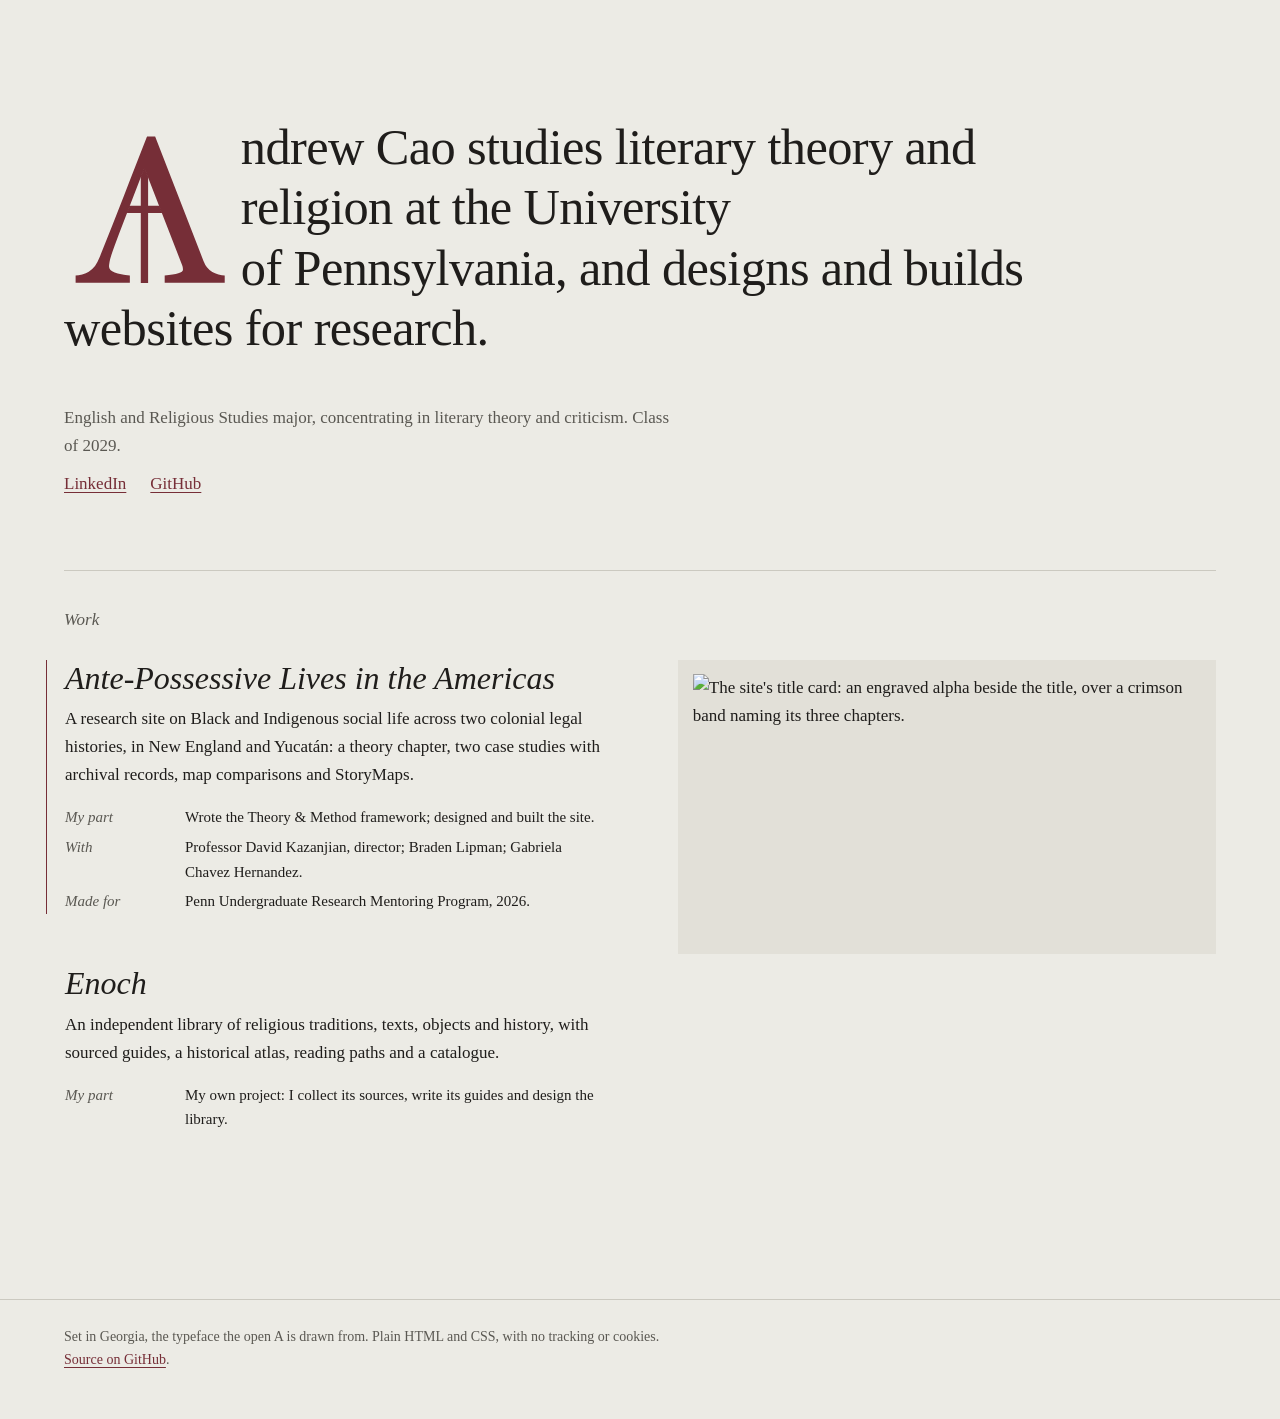
==== site/index.html @ b5c7ed41 "Portfolio hub: introduction, work list with project cards, social card Co-Authored-By: Claude Opus 5" ====
<!doctype html>
<html lang="en">
<head>
<meta charset="utf-8">
<meta name="viewport" content="width=device-width, initial-scale=1">
<title>Andrew Cao</title>
<meta name="description" content="Andrew Cao studies literary theory and religion at the University of Pennsylvania, and designs and builds websites for research.">
<link rel="canonical" href="https://acao-boop.github.io/">
<meta property="og:type" content="profile">
<meta property="og:site_name" content="Andrew Cao">
<meta property="og:title" content="Andrew Cao">
<meta property="og:description" content="Literary theory, religion, and websites for research. English and Religious Studies at the University of Pennsylvania.">
<meta property="og:url" content="https://acao-boop.github.io/">
<meta property="og:image" content="https://acao-boop.github.io/social-card.jpg?v=1">
<meta property="og:image:type" content="image/jpeg">
<meta property="og:image:width" content="1200">
<meta property="og:image:height" content="627">
<meta property="og:image:alt" content="Andrew Cao's open A mark beside his name, with his two projects, Ante-Possessive Lives in the Americas and Enoch.">
<meta name="twitter:card" content="summary_large_image">
<meta name="twitter:title" content="Andrew Cao">
<meta name="twitter:description" content="Literary theory, religion, and websites for research. English and Religious Studies at the University of Pennsylvania.">
<meta name="twitter:image" content="https://acao-boop.github.io/social-card.jpg?v=1">
<meta name="twitter:image:alt" content="Andrew Cao's open A mark beside his name, with his two projects, Ante-Possessive Lives in the Americas and Enoch.">
<meta name="color-scheme" content="light dark">
<link rel="icon" type="image/svg+xml" href="favicon.svg">
<link rel="stylesheet" href="hub.css?v=1">
</head>
<body>
<a class="skip" href="#work">Skip to work</a>
<main>
  <header class="opening">
    <span class="initial"><svg xmlns="http://www.w3.org/2000/svg" viewBox="0 0 244.031 240" class="initial-mark" aria-hidden="true" focusable="false"><defs><mask id="mark-counter" maskUnits="userSpaceOnUse" x="0" y="0" width="244.031" height="240"><path d="M113.933 63.5 L113.74 64 L113.548 64.5 L113.355 65 L113.162 65.5 L112.969 66 L112.776 66.5 L112.583 67 L112.391 67.5 L112.198 68 L112.005 68.5 L111.812 69 L111.619 69.5 L111.426 70 L111.234 70.5 L111.041 71 L110.848 71.5 L110.655 72 L110.462 72.5 L110.269 73 L110.077 73.5 L109.884 74 L109.691 74.5 L109.498 75 L109.305 75.5 L109.112 76 L108.919 76.5 L108.727 77 L108.534 77.5 L108.341 78 L108.148 78.5 L107.955 79 L107.762 79.5 L107.569 80 L107.377 80.5 L107.184 81 L106.991 81.5 L106.798 82 L106.605 82.5 L106.412 83 L106.219 83.5 L106.027 84 L105.834 84.5 L105.641 85 L105.448 85.5 L105.255 86 L105.062 86.5 L104.869 87 L104.676 87.5 L104.484 88 L104.291 88.5 L104.098 89 L103.905 89.5 L103.712 90 L103.519 90.5 L103.326 91 L103.133 91.5 L102.941 92 L102.748 92.5 L102.555 93 L102.362 93.5 L102.169 94 L101.976 94.5 L101.783 95 L101.59 95.5 L101.398 96 L101.205 96.5 L101.012 97 L100.819 97.5 L100.626 98 L100.433 98.5 L100.24 99 L100.047 99.5 L99.854 100 L99.662 100.5 L99.469 101 L99.276 101.5 L99.083 102 L98.89 102.5 L98.697 103 L98.504 103.5 L98.311 104 L98.118 104.5 L97.925 105 L97.733 105.5 L97.54 106 L97.347 106.5 L97.154 107 L96.961 107.5 L96.768 108 L96.575 108.5 L96.382 109 L96.189 109.5 L95.996 110 L95.804 110.5 L95.611 111 L95.418 111.5 L95.225 112 L95.032 112.5 L94.839 113 L94.646 113.5 L94.453 114 L94.26 114.5 L94.067 115 L93.874 115.5 L93.681 116 L93.489 116.5 L93.296 117 L93.103 117.5 L92.91 118 L92.717 118.5 L92.524 119 L92.331 119.5 L92.138 120 L91.945 120.5 L91.752 121 L91.559 121.5 L91.366 122 L91.174 122.5 L90.981 123 L90.788 123.5 L90.595 124 L90.402 124.5 L90.209 125 L90.016 125.5 L89.823 126 L89.63 126.5 L89.437 127 L89.244 127.5 L89.051 128 L88.858 128.5 L88.665 129 L88.473 129.5 L88.28 130 L88.087 130.5 L87.894 131 L87.701 131.5 L87.508 132 L87.315 132.5 L87.122 133 L86.93 133.5 L86.737 134 L86.544 134.5 L86.351 135 L86.159 135.5 L85.966 136 L85.774 136.5 L85.582 137 L85.389 137.5 L85.197 138 L85.005 138.5 L84.813 139 L84.621 139.5 L84.429 140 L84.237 140.5 L84.045 141 L83.853 141.5 L83.662 142 L83.47 142.5 L83.279 143 L83.088 143.5 L82.896 144 L82.705 144.5 L82.514 145 L82.323 145.5 L82.132 146 L81.941 146.5 L81.751 147 L81.56 147.5 L81.37 148 L81.179 148.5 L80.989 149 L80.799 149.5 L80.608 150 L80.419 150.5 L80.229 151 L80.039 151.5 L79.849 152 L79.66 152.5 L79.471 153 L79.281 153.5 L79.092 154 L78.903 154.5 L78.714 155 L78.526 155.5 L78.337 156 L78.149 156.5 L77.96 157 L77.772 157.5 L77.584 158 L77.397 158.5 L77.209 159 L77.021 159.5 L76.834 160 L76.647 160.5 L76.46 161 L76.273 161.5 L76.087 162 L75.9 162.5 L75.714 163 L75.528 163.5 L75.342 164 L75.157 164.5 L74.972 165 L74.787 165.5 L74.602 166 L74.418 166.5 L74.234 167 L74.05 167.5 L73.866 168 L73.683 168.5 L73.5 169 L73.317 169.5 L73.135 170 L72.953 170.5 L72.771 171 L72.59 171.5 L72.409 172 L72.229 172.5 L72.049 173 L71.87 173.5 L71.691 174 L71.513 174.5 L71.335 175 L71.158 175.5 L70.981 176 L70.806 176.5 L70.631 177 L70.456 177.5 L70.284 178 L70.111 178.5 L69.94 179 L69.77 179.5 L69.6 180 L69.434 180.5 L69.267 181 L69.104 181.5 L68.941 182 L68.78 182.5 L68.621 183 L68.464 183.5 L68.31 184 L68.159 184.5 L68.01 185 L67.864 185.5 L67.722 186 L67.583 186.5 L67.447 187 L67.315 187.5 L67.187 188 L67.063 188.5 L66.944 189 L66.829 189.5 L66.719 190 L66.614 190.5 L66.516 191 L66.423 191.5 L66.335 192 L66.252 192.5 L66.172 193 L66.098 193.5 L66.028 194 L65.964 194.5 L65.906 195 L65.854 195.5 L65.81 196 L65.774 196.5 L65.747 197 L65.731 197.5 L65.729 198 L65.756 198.5 L65.822 199 L65.927 199.5 L66.079 200 L66.28 200.5 L66.531 201 L66.836 201.5 L67.205 202 L67.634 202.5 L68.142 203 L68.721 203.5 L69.396 204 L70.162 204.5 L71.039 205 L72.045 205.5 L73.193 206 L74.497 206.5 L75.966 207 L77.631 207.5 L79.557 208 L81.803 208.5 L84.507 209 L87.905 209.5 L92.592 210 L94.218 210.5 L94.218 211 L94.218 211.5 L94.218 212 L94.218 212.5 L94.218 213 L94.218 213.5 L94.218 214 L94.218 214.5 L94.218 215 L94.218 215.5 L94.218 216 L94.218 216.5 L94.218 217 L94.218 217.5 L94.218 218 L94.218 218.5 L94.218 219 L94.218 219.5 L141.89 219.5 L141.89 219 L141.89 218.5 L141.89 218 L141.89 217.5 L141.89 217 L141.89 216.5 L141.89 216 L141.89 215.5 L141.89 215 L141.89 214.5 L141.89 214 L141.89 213.5 L141.89 213 L141.89 212.5 L141.89 212 L141.89 211.5 L141.89 211 L141.89 210.5 L143.457 210 L148.277 209.5 L151.917 209 L154.801 208.5 L157.152 208 L159.103 207.5 L160.736 207 L162.118 206.5 L163.286 206 L164.256 205.5 L165.056 205 L165.691 204.5 L166.185 204 L166.539 203.5 L166.771 203 L166.888 202.5 L166.906 202 L166.888 201.5 L166.854 201 L166.806 200.5 L166.749 200 L166.681 199.5 L166.606 199 L166.517 198.5 L166.415 198 L166.295 197.5 L166.157 197 L165.997 196.5 L165.813 196 L165.618 195.5 L165.424 195 L165.229 194.5 L165.035 194 L164.84 193.5 L164.646 193 L164.451 192.5 L164.257 192 L164.062 191.5 L163.867 191 L163.673 190.5 L163.478 190 L163.284 189.5 L163.089 189 L162.895 188.5 L162.7 188 L162.505 187.5 L162.311 187 L162.116 186.5 L161.922 186 L161.727 185.5 L161.533 185 L161.338 184.5 L161.144 184 L160.949 183.5 L160.754 183 L160.56 182.5 L160.365 182 L160.171 181.5 L159.976 181 L159.782 180.5 L159.587 180 L159.392 179.5 L159.198 179 L159.003 178.5 L158.809 178 L158.614 177.5 L158.42 177 L158.225 176.5 L158.031 176 L157.836 175.5 L157.641 175 L157.447 174.5 L157.252 174 L157.058 173.5 L156.863 173 L156.669 172.5 L156.474 172 L156.28 171.5 L156.085 171 L155.89 170.5 L155.696 170 L155.501 169.5 L155.307 169 L155.112 168.5 L154.918 168 L154.723 167.5 L154.528 167 L154.334 166.5 L154.139 166 L153.945 165.5 L153.75 165 L153.556 164.5 L153.361 164 L153.167 163.5 L152.972 163 L152.777 162.5 L152.583 162 L152.388 161.5 L152.194 161 L151.999 160.5 L151.805 160 L151.61 159.5 L151.416 159 L151.221 158.5 L151.026 158 L150.832 157.5 L150.637 157 L150.443 156.5 L150.248 156 L150.054 155.5 L149.859 155 L149.664 154.5 L149.47 154 L149.275 153.5 L149.081 153 L148.886 152.5 L148.692 152 L148.497 151.5 L148.303 151 L148.108 150.5 L147.913 150 L147.719 149.5 L147.524 149 L147.33 148.5 L147.135 148 L146.941 147.5 L146.746 147 L146.551 146.5 L146.357 146 L146.162 145.5 L145.968 145 L145.773 144.5 L145.579 144 L145.384 143.5 L145.19 143 L144.995 142.5 L144.8 142 L144.606 141.5 L144.411 141 L144.217 140.5 L144.022 140 L143.828 139.5 L143.633 139 L143.439 138.5 L143.244 138 L143.049 137.5 L142.855 137 L142.66 136.5 L142.466 136 L142.271 135.5 L142.077 135 L141.882 134.5 L141.687 134 L141.493 133.5 L141.298 133 L141.104 132.5 L140.909 132 L140.715 131.5 L140.52 131 L140.326 130.5 L140.131 130 L139.936 129.5 L139.742 129 L139.547 128.5 L139.353 128 L139.158 127.5 L138.964 127 L138.769 126.5 L138.575 126 L138.38 125.5 L138.185 125 L137.991 124.5 L137.796 124 L137.602 123.5 L137.407 123 L137.213 122.5 L137.018 122 L136.823 121.5 L136.629 121 L136.434 120.5 L136.24 120 L136.045 119.5 L135.851 119 L135.656 118.5 L135.462 118 L135.267 117.5 L135.072 117 L134.878 116.5 L134.683 116 L134.489 115.5 L134.294 115 L134.1 114.5 L133.905 114 L133.71 113.5 L133.516 113 L133.321 112.5 L133.127 112 L132.932 111.5 L132.738 111 L132.543 110.5 L132.349 110 L132.154 109.5 L131.959 109 L131.765 108.5 L131.57 108 L131.376 107.5 L131.181 107 L130.987 106.5 L130.792 106 L130.598 105.5 L130.403 105 L130.208 104.5 L130.014 104 L129.819 103.5 L129.625 103 L129.43 102.5 L129.236 102 L129.041 101.5 L128.846 101 L128.652 100.5 L128.457 100 L128.263 99.5 L128.068 99 L127.874 98.5 L127.679 98 L127.485 97.5 L127.29 97 L127.095 96.5 L126.901 96 L126.706 95.5 L126.512 95 L126.317 94.5 L126.123 94 L125.928 93.5 L125.733 93 L125.539 92.5 L125.344 92 L125.15 91.5 L124.955 91 L124.761 90.5 L124.566 90 L124.372 89.5 L124.177 89 L123.982 88.5 L123.788 88 L123.593 87.5 L123.399 87 L123.204 86.5 L123.01 86 L122.815 85.5 L122.621 85 L122.426 84.5 L122.231 84 L122.037 83.5 L121.842 83 L121.648 82.5 L121.453 82 L121.259 81.5 L121.064 81 L120.869 80.5 L120.675 80 L120.48 79.5 L120.286 79 L120.091 78.5 L119.897 78 L119.702 77.5 L119.508 77 L119.313 76.5 L119.118 76 L118.924 75.5 L118.729 75 L118.535 74.5 L118.34 74 L118.146 73.5 L117.951 73 L117.757 72.5 L117.562 72 L117.367 71.5 L117.173 71 L116.978 70.5 L116.784 70 L116.589 69.5 L116.395 69 L116.2 68.5 L116.005 68 L115.811 67.5 L115.616 67 L115.422 66.5 L115.227 66 L115.033 65.5 L114.838 65 L114.644 64.5 L114.449 64 L114.254 63.5 Z" fill="white" stroke="white" stroke-width="1.5" stroke-linejoin="round"/></mask></defs><path mask="url(#mark-counter)" d="M109.188 0 H119.188 V240 H109.188 Z M0 114.66 H244.031 V124.660 H0 Z" fill="currentColor"/><path d="M224.031 220 L141.89 220 L141.89 210.132 Q154.121 209.159 160.514 207.074 Q166.908 204.99 166.908 202.21 Q166.908 200.959 166.63 199.152 Q166.352 197.345 165.796 195.956 L114.093 63.085 Q102.14 94.079 87.338 132.439 Q72.536 170.799 68.923 182.057 Q67.116 187.616 66.421 191.508 Q65.726 195.4 65.726 197.901 Q65.726 203.044 73.44 206.101 Q81.154 209.159 94.218 210.132 L94.218 220 L20 220 L20 210.132 Q23.614 209.854 29.034 208.534 Q34.454 207.213 37.929 204.99 Q43.489 201.237 46.546 197.137 Q49.604 193.037 52.523 185.81 Q69.062 144.67 86.157 100.82 Q103.252 56.97 117.707 20 L128.826 20 L194.983 190.118 Q197.067 195.4 199.708 198.805 Q202.349 202.21 207.074 205.407 Q210.271 207.352 215.413 208.673 Q220.556 209.993 224.031 210.132 Z" fill="currentColor" fill-rule="nonzero"/></svg>
<span class="visually-hidden">A</span></span><h1 class="name">ndrew Cao</h1>
    <p class="lead">studies literary theory and religion at the University of&nbsp;Pennsylvania, and designs and builds websites for&nbsp;research.</p>
    <p class="facts">English and Religious Studies major, concentrating in literary theory and criticism. Class of 2029.</p>
    <p class="elsewhere"><a href="https://www.linkedin.com/in/andrew-cao-86b0a6377/">LinkedIn</a><a href="https://github.com/acao-boop">GitHub</a></p>
  </header>

  <section class="work" id="work" aria-labelledby="work-title">
    <h2 id="work-title">Work</h2>
    <div class="works">
      <article class="entry" data-plate="ante">
        <h3><a href="/ante-possessive-lives/"><cite>Ante-Possessive Lives in the Americas</cite></a></h3>
        <p>A research site on Black and Indigenous social life across two colonial legal histories, in New England and Yucat&aacute;n: a theory chapter, two case studies with archival records, map comparisons and StoryMaps.</p>
        <dl>
          <div><dt>My part</dt><dd>Wrote the Theory &amp; Method framework; designed and built the site.</dd></div>
          <div><dt>With</dt><dd>Professor David Kazanjian, director; Braden Lipman; Gabriela Chavez Hernandez.</dd></div>
          <div><dt>Made for</dt><dd>Penn Undergraduate Research Mentoring Program, 2026.</dd></div>
        </dl>
        <figure class="plate">
          <img src="/ante-possessive-lives/social-preview.jpg?v=20261116-alpha" width="1200" height="627" alt="The site's title card: an engraved alpha beside the title, over a crimson band naming its three chapters.">
        </figure>
      </article>

      <article class="entry" data-plate="enoch">
        <h3><a href="https://enoch-library.pages.dev/"><cite>Enoch</cite></a></h3>
        <p>An independent library of religious traditions, texts, objects and history, with sourced guides, a historical atlas, reading paths and a catalogue.</p>
        <dl>
          <div><dt>My part</dt><dd>My own project: I collect its sources, write its guides and design the library.</dd></div>
        </dl>
        <figure class="plate">
          <img src="https://enoch-library.pages.dev/assets/share/enoch-card.jpg" width="1200" height="627" loading="lazy" alt="Enoch's title card: Religion, in context.">
        </figure>
      </article>
    </div>
  </section>
</main>
<footer class="colophon">
  <p>Set in Georgia, the typeface the open A is drawn from. Plain HTML and CSS, with no tracking or cookies. <a href="https://github.com/acao-boop/acao-boop.github.io">Source on GitHub</a>.</p>
</footer>
<script src="hub.js?v=1" defer></script>
</body>
</html>
---- site/hub.css ----
/* Andrew Cao — portfolio hub.
   One typeface (Georgia, the face the open A mark is drawn from), cool vellum and iron-gall ink,
   with the mark's oxblood used only for the initial and for links. */

:root {
  --vellum: #ecebe5;
  --ink: #1f1d1b;
  --ink-soft: #5a5852;
  --rubric: #762e37;
  --rule: #cbc9c0;
  --plate: #e2e0d8;
  --measure: 38rem;
  --gutter: clamp(1.25rem, 5vw, 4.5rem);
  color-scheme: light;
}
@media (prefers-color-scheme: dark) {
  :root {
    --vellum: #1b1a18;
    --ink: #e8e5dd;
    --ink-soft: #aaa69c;
    --rubric: #d4979b;
    --rule: #3a3833;
    --plate: #262522;
    color-scheme: dark;
  }
}

*, *::before, *::after { box-sizing: border-box; }
html { background: var(--vellum); color: var(--ink); -webkit-text-size-adjust: 100%; }
body {
  margin: 0;
  font: 400 1.0625rem/1.65 Georgia, "Times New Roman", serif;
  font-variant-numeric: oldstyle-nums;
  text-rendering: optimizeLegibility;
}
::selection { background: color-mix(in srgb, var(--rubric) 22%, transparent); }

a { color: var(--rubric); text-decoration-thickness: 1px; text-underline-offset: .18em; }
a:hover { text-decoration-thickness: 2px; }
:focus-visible { outline: 2px solid var(--rubric); outline-offset: 3px; }

.skip { position: absolute; left: var(--gutter); top: -4rem; padding: .4rem .7rem; background: var(--ink); color: var(--vellum); z-index: 2; }
.skip:focus { top: 1rem; }
.visually-hidden { position: absolute; width: 1px; height: 1px; overflow: hidden; clip: rect(0 0 0 0); clip-path: inset(50%); white-space: nowrap; }

main, .colophon { padding-inline: var(--gutter); }

/* The opening: the mark is the initial of the name, and the sentence runs on from it. */
.opening {
  --lead-size: clamp(1.75rem, 4.1vw, 3.15rem);
  --lead-line: 1.2;
  max-width: 62rem;
  padding-block: clamp(4rem, 13vh, 9rem) clamp(3rem, 8vh, 5.5rem);
}
.initial {
  float: left;
  color: var(--rubric);
  /* Three lines of the lead, less a hair so the foot sits on the third baseline. */
  height: calc(var(--lead-size) * var(--lead-line) * 3 - .12em);
  margin: .1em .02em 0 -.05em;
  font-size: var(--lead-size);
  line-height: 1;
}
.initial-mark { display: block; height: 100%; width: auto; }
.name, .lead {
  margin: 0;
  font-size: var(--lead-size);
  font-weight: 400;
  line-height: var(--lead-line);
  letter-spacing: -.012em;
  text-wrap: pretty;
}
.name { display: inline; }
.lead { display: inline; }
.name::after { content: " "; }
.facts {
  clear: left;
  max-width: var(--measure);
  margin: clamp(2rem, 5vh, 3rem) 0 0;
  color: var(--ink-soft);
}
.elsewhere { display: flex; gap: 1.5rem; margin: .6rem 0 0; }

/* Work: the list on the left; on wide screens the hovered or focused entry's card stands beside it as a plate. */
.work { max-width: 72rem; border-top: 1px solid var(--rule); padding-block: 2.2rem 4rem; }
.work h2 { margin: 0 0 1.6rem; font-size: 1.0625rem; font-weight: 400; font-style: italic; color: var(--ink-soft); }
.works { display: grid; gap: 3.2rem; }
.entry h3 { margin: 0 0 .55rem; font-size: clamp(1.45rem, 2.6vw, 2rem); font-weight: 400; line-height: 1.15; }
.entry h3 a { color: var(--ink); text-decoration: none; background: linear-gradient(var(--rubric), var(--rubric)) 0 100% / 0 1px no-repeat; transition: background-size .35s ease; }
.entry h3 a:hover, .entry h3 a:focus-visible { background-size: 100% 1px; }
.entry cite { font-style: italic; }
.entry > p { max-width: var(--measure); margin: 0 0 1rem; }
.entry dl { display: grid; gap: .3rem; max-width: var(--measure); margin: 0; font-size: .9375rem; }
.entry dl div { display: grid; grid-template-columns: 6.5rem 1fr; gap: 1rem; }
.entry dt { color: var(--ink-soft); font-style: italic; }
.entry dd { margin: 0; }
.plate { margin: 1.4rem 0 0; background: var(--plate); padding: clamp(.5rem, 1.2vw, .9rem); max-width: 34rem; }
.plate img { display: block; width: 100%; height: auto; }
.plates { display: none; }

@media (min-width: 60rem) {
  .has-plates .works { grid-template-columns: minmax(0, 1fr) minmax(0, 1fr); align-items: start; column-gap: clamp(2.5rem, 6vw, 6rem); }
  .has-plates .entry { grid-column: 1; }
  .has-plates .entry .plate { display: none; }
  .has-plates .entry { padding-left: 1.1rem; margin-left: -1.1rem; border-left: 1px solid transparent; transition: border-color .25s ease; }
  .has-plates .entry[aria-current="true"] { border-left-color: var(--rubric); }
  .plates { grid-column: 2; grid-row: 1 / span 4; position: sticky; top: 2rem; display: grid; }
  .plates .plate { grid-area: 1 / 1; margin: 0; max-width: none; opacity: 0; transition: opacity .35s ease; }
  .plates .plate[data-active] { opacity: 1; }
}

.colophon { border-top: 1px solid var(--rule); padding-block: 1.6rem 3rem; color: var(--ink-soft); font-size: .875rem; }
.colophon p { max-width: var(--measure); margin: 0; }

@media (max-width: 40rem) {
  .entry dl div { grid-template-columns: 1fr; gap: 0; }
}
@media (prefers-reduced-motion: reduce) {
  *, *::before, *::after { transition: none !important; }
}
@media print {
  .skip, .plates { display: none !important; }
  .entry .plate { display: block !important; break-inside: avoid; }
}
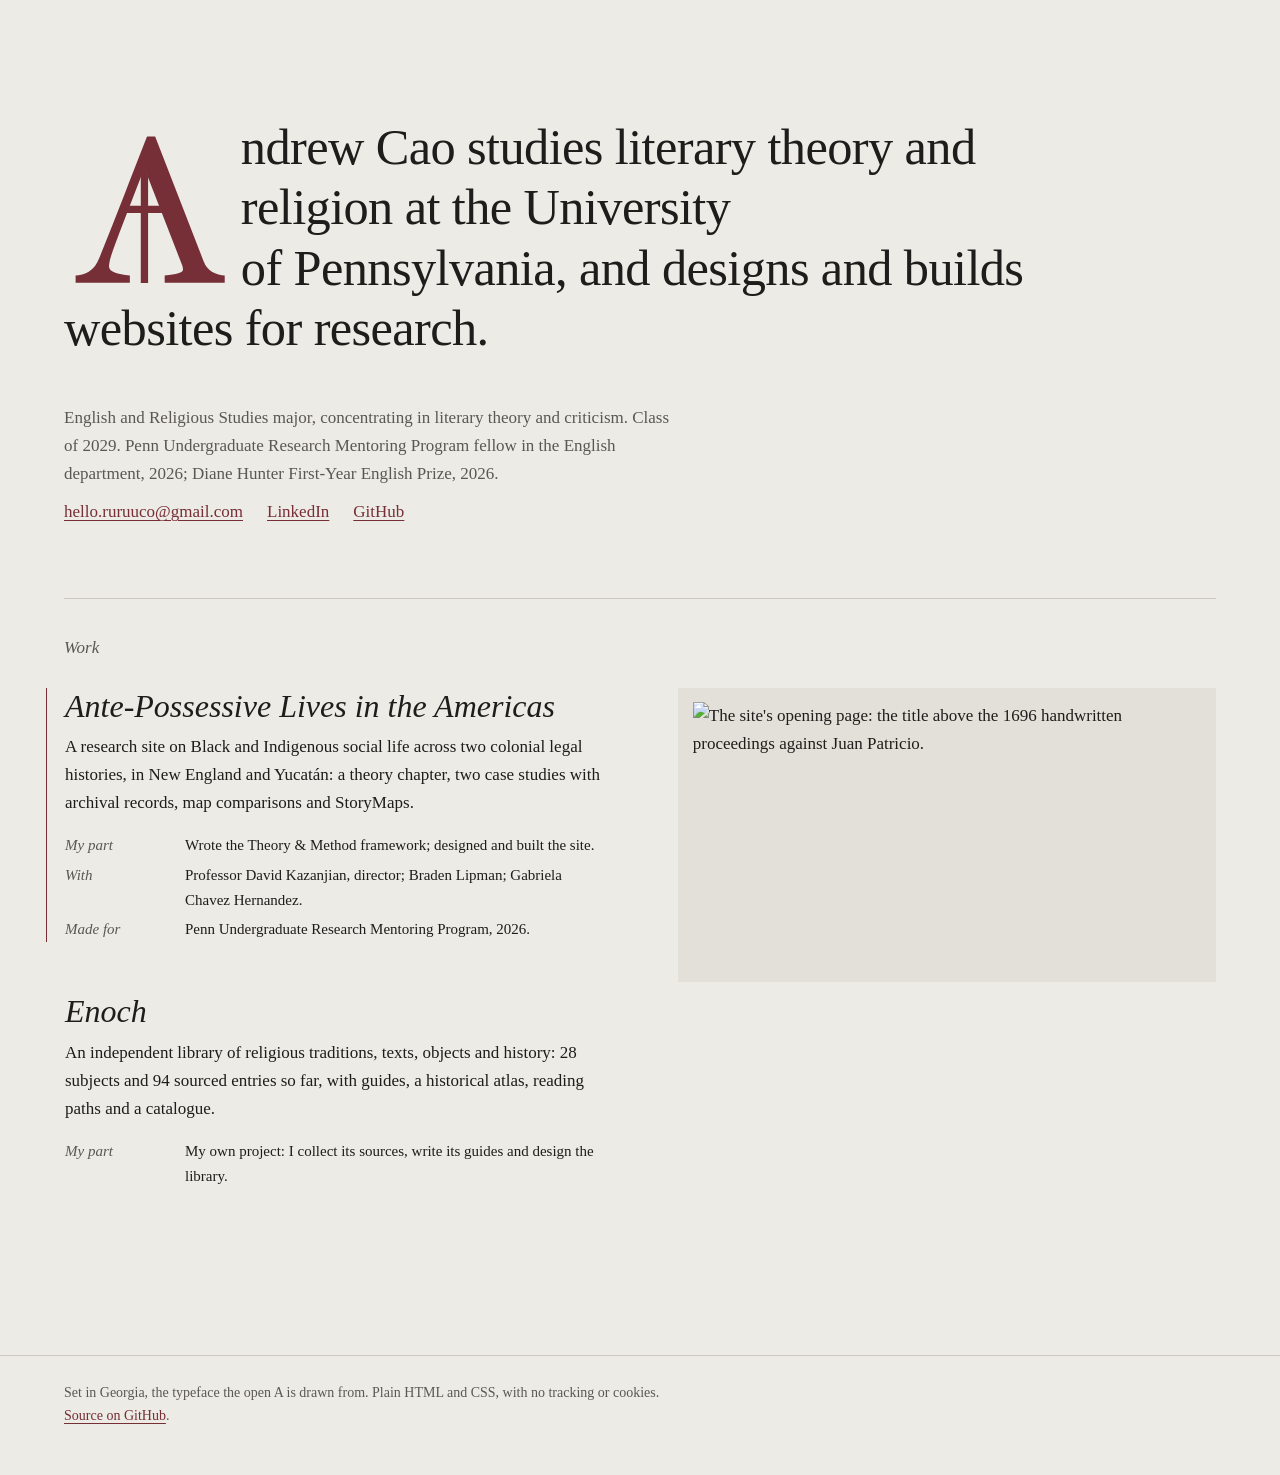
==== commit 33bcf721: "Hub: contact email, accessible heading, site screenshots as plates, concrete copy, 404 heading Co-Au" ====
--- a/site/index.html
+++ b/site/index.html
@@ -23,17 +23,17 @@
 <meta name="twitter:image:alt" content="Andrew Cao's open A mark beside his name, with his two projects, Ante-Possessive Lives in the Americas and Enoch.">
 <meta name="color-scheme" content="light dark">
 <link rel="icon" type="image/svg+xml" href="favicon.svg">
-<link rel="stylesheet" href="hub.css?v=1">
+<link rel="stylesheet" href="hub.css?v=2">
 </head>
 <body>
 <a class="skip" href="#work">Skip to work</a>
 <main>
   <header class="opening">
-    <span class="initial"><svg xmlns="http://www.w3.org/2000/svg" viewBox="0 0 244.031 240" class="initial-mark" aria-hidden="true" focusable="false"><defs><mask id="mark-counter" maskUnits="userSpaceOnUse" x="0" y="0" width="244.031" height="240"><path d="M113.933 63.5 L113.74 64 L113.548 64.5 L113.355 65 L113.162 65.5 L112.969 66 L112.776 66.5 L112.583 67 L112.391 67.5 L112.198 68 L112.005 68.5 L111.812 69 L111.619 69.5 L111.426 70 L111.234 70.5 L111.041 71 L110.848 71.5 L110.655 72 L110.462 72.5 L110.269 73 L110.077 73.5 L109.884 74 L109.691 74.5 L109.498 75 L109.305 75.5 L109.112 76 L108.919 76.5 L108.727 77 L108.534 77.5 L108.341 78 L108.148 78.5 L107.955 79 L107.762 79.5 L107.569 80 L107.377 80.5 L107.184 81 L106.991 81.5 L106.798 82 L106.605 82.5 L106.412 83 L106.219 83.5 L106.027 84 L105.834 84.5 L105.641 85 L105.448 85.5 L105.255 86 L105.062 86.5 L104.869 87 L104.676 87.5 L104.484 88 L104.291 88.5 L104.098 89 L103.905 89.5 L103.712 90 L103.519 90.5 L103.326 91 L103.133 91.5 L102.941 92 L102.748 92.5 L102.555 93 L102.362 93.5 L102.169 94 L101.976 94.5 L101.783 95 L101.59 95.5 L101.398 96 L101.205 96.5 L101.012 97 L100.819 97.5 L100.626 98 L100.433 98.5 L100.24 99 L100.047 99.5 L99.854 100 L99.662 100.5 L99.469 101 L99.276 101.5 L99.083 102 L98.89 102.5 L98.697 103 L98.504 103.5 L98.311 104 L98.118 104.5 L97.925 105 L97.733 105.5 L97.54 106 L97.347 106.5 L97.154 107 L96.961 107.5 L96.768 108 L96.575 108.5 L96.382 109 L96.189 109.5 L95.996 110 L95.804 110.5 L95.611 111 L95.418 111.5 L95.225 112 L95.032 112.5 L94.839 113 L94.646 113.5 L94.453 114 L94.26 114.5 L94.067 115 L93.874 115.5 L93.681 116 L93.489 116.5 L93.296 117 L93.103 117.5 L92.91 118 L92.717 118.5 L92.524 119 L92.331 119.5 L92.138 120 L91.945 120.5 L91.752 121 L91.559 121.5 L91.366 122 L91.174 122.5 L90.981 123 L90.788 123.5 L90.595 124 L90.402 124.5 L90.209 125 L90.016 125.5 L89.823 126 L89.63 126.5 L89.437 127 L89.244 127.5 L89.051 128 L88.858 128.5 L88.665 129 L88.473 129.5 L88.28 130 L88.087 130.5 L87.894 131 L87.701 131.5 L87.508 132 L87.315 132.5 L87.122 133 L86.93 133.5 L86.737 134 L86.544 134.5 L86.351 135 L86.159 135.5 L85.966 136 L85.774 136.5 L85.582 137 L85.389 137.5 L85.197 138 L85.005 138.5 L84.813 139 L84.621 139.5 L84.429 140 L84.237 140.5 L84.045 141 L83.853 141.5 L83.662 142 L83.47 142.5 L83.279 143 L83.088 143.5 L82.896 144 L82.705 144.5 L82.514 145 L82.323 145.5 L82.132 146 L81.941 146.5 L81.751 147 L81.56 147.5 L81.37 148 L81.179 148.5 L80.989 149 L80.799 149.5 L80.608 150 L80.419 150.5 L80.229 151 L80.039 151.5 L79.849 152 L79.66 152.5 L79.471 153 L79.281 153.5 L79.092 154 L78.903 154.5 L78.714 155 L78.526 155.5 L78.337 156 L78.149 156.5 L77.96 157 L77.772 157.5 L77.584 158 L77.397 158.5 L77.209 159 L77.021 159.5 L76.834 160 L76.647 160.5 L76.46 161 L76.273 161.5 L76.087 162 L75.9 162.5 L75.714 163 L75.528 163.5 L75.342 164 L75.157 164.5 L74.972 165 L74.787 165.5 L74.602 166 L74.418 166.5 L74.234 167 L74.05 167.5 L73.866 168 L73.683 168.5 L73.5 169 L73.317 169.5 L73.135 170 L72.953 170.5 L72.771 171 L72.59 171.5 L72.409 172 L72.229 172.5 L72.049 173 L71.87 173.5 L71.691 174 L71.513 174.5 L71.335 175 L71.158 175.5 L70.981 176 L70.806 176.5 L70.631 177 L70.456 177.5 L70.284 178 L70.111 178.5 L69.94 179 L69.77 179.5 L69.6 180 L69.434 180.5 L69.267 181 L69.104 181.5 L68.941 182 L68.78 182.5 L68.621 183 L68.464 183.5 L68.31 184 L68.159 184.5 L68.01 185 L67.864 185.5 L67.722 186 L67.583 186.5 L67.447 187 L67.315 187.5 L67.187 188 L67.063 188.5 L66.944 189 L66.829 189.5 L66.719 190 L66.614 190.5 L66.516 191 L66.423 191.5 L66.335 192 L66.252 192.5 L66.172 193 L66.098 193.5 L66.028 194 L65.964 194.5 L65.906 195 L65.854 195.5 L65.81 196 L65.774 196.5 L65.747 197 L65.731 197.5 L65.729 198 L65.756 198.5 L65.822 199 L65.927 199.5 L66.079 200 L66.28 200.5 L66.531 201 L66.836 201.5 L67.205 202 L67.634 202.5 L68.142 203 L68.721 203.5 L69.396 204 L70.162 204.5 L71.039 205 L72.045 205.5 L73.193 206 L74.497 206.5 L75.966 207 L77.631 207.5 L79.557 208 L81.803 208.5 L84.507 209 L87.905 209.5 L92.592 210 L94.218 210.5 L94.218 211 L94.218 211.5 L94.218 212 L94.218 212.5 L94.218 213 L94.218 213.5 L94.218 214 L94.218 214.5 L94.218 215 L94.218 215.5 L94.218 216 L94.218 216.5 L94.218 217 L94.218 217.5 L94.218 218 L94.218 218.5 L94.218 219 L94.218 219.5 L141.89 219.5 L141.89 219 L141.89 218.5 L141.89 218 L141.89 217.5 L141.89 217 L141.89 216.5 L141.89 216 L141.89 215.5 L141.89 215 L141.89 214.5 L141.89 214 L141.89 213.5 L141.89 213 L141.89 212.5 L141.89 212 L141.89 211.5 L141.89 211 L141.89 210.5 L143.457 210 L148.277 209.5 L151.917 209 L154.801 208.5 L157.152 208 L159.103 207.5 L160.736 207 L162.118 206.5 L163.286 206 L164.256 205.5 L165.056 205 L165.691 204.5 L166.185 204 L166.539 203.5 L166.771 203 L166.888 202.5 L166.906 202 L166.888 201.5 L166.854 201 L166.806 200.5 L166.749 200 L166.681 199.5 L166.606 199 L166.517 198.5 L166.415 198 L166.295 197.5 L166.157 197 L165.997 196.5 L165.813 196 L165.618 195.5 L165.424 195 L165.229 194.5 L165.035 194 L164.84 193.5 L164.646 193 L164.451 192.5 L164.257 192 L164.062 191.5 L163.867 191 L163.673 190.5 L163.478 190 L163.284 189.5 L163.089 189 L162.895 188.5 L162.7 188 L162.505 187.5 L162.311 187 L162.116 186.5 L161.922 186 L161.727 185.5 L161.533 185 L161.338 184.5 L161.144 184 L160.949 183.5 L160.754 183 L160.56 182.5 L160.365 182 L160.171 181.5 L159.976 181 L159.782 180.5 L159.587 180 L159.392 179.5 L159.198 179 L159.003 178.5 L158.809 178 L158.614 177.5 L158.42 177 L158.225 176.5 L158.031 176 L157.836 175.5 L157.641 175 L157.447 174.5 L157.252 174 L157.058 173.5 L156.863 173 L156.669 172.5 L156.474 172 L156.28 171.5 L156.085 171 L155.89 170.5 L155.696 170 L155.501 169.5 L155.307 169 L155.112 168.5 L154.918 168 L154.723 167.5 L154.528 167 L154.334 166.5 L154.139 166 L153.945 165.5 L153.75 165 L153.556 164.5 L153.361 164 L153.167 163.5 L152.972 163 L152.777 162.5 L152.583 162 L152.388 161.5 L152.194 161 L151.999 160.5 L151.805 160 L151.61 159.5 L151.416 159 L151.221 158.5 L151.026 158 L150.832 157.5 L150.637 157 L150.443 156.5 L150.248 156 L150.054 155.5 L149.859 155 L149.664 154.5 L149.47 154 L149.275 153.5 L149.081 153 L148.886 152.5 L148.692 152 L148.497 151.5 L148.303 151 L148.108 150.5 L147.913 150 L147.719 149.5 L147.524 149 L147.33 148.5 L147.135 148 L146.941 147.5 L146.746 147 L146.551 146.5 L146.357 146 L146.162 145.5 L145.968 145 L145.773 144.5 L145.579 144 L145.384 143.5 L145.19 143 L144.995 142.5 L144.8 142 L144.606 141.5 L144.411 141 L144.217 140.5 L144.022 140 L143.828 139.5 L143.633 139 L143.439 138.5 L143.244 138 L143.049 137.5 L142.855 137 L142.66 136.5 L142.466 136 L142.271 135.5 L142.077 135 L141.882 134.5 L141.687 134 L141.493 133.5 L141.298 133 L141.104 132.5 L140.909 132 L140.715 131.5 L140.52 131 L140.326 130.5 L140.131 130 L139.936 129.5 L139.742 129 L139.547 128.5 L139.353 128 L139.158 127.5 L138.964 127 L138.769 126.5 L138.575 126 L138.38 125.5 L138.185 125 L137.991 124.5 L137.796 124 L137.602 123.5 L137.407 123 L137.213 122.5 L137.018 122 L136.823 121.5 L136.629 121 L136.434 120.5 L136.24 120 L136.045 119.5 L135.851 119 L135.656 118.5 L135.462 118 L135.267 117.5 L135.072 117 L134.878 116.5 L134.683 116 L134.489 115.5 L134.294 115 L134.1 114.5 L133.905 114 L133.71 113.5 L133.516 113 L133.321 112.5 L133.127 112 L132.932 111.5 L132.738 111 L132.543 110.5 L132.349 110 L132.154 109.5 L131.959 109 L131.765 108.5 L131.57 108 L131.376 107.5 L131.181 107 L130.987 106.5 L130.792 106 L130.598 105.5 L130.403 105 L130.208 104.5 L130.014 104 L129.819 103.5 L129.625 103 L129.43 102.5 L129.236 102 L129.041 101.5 L128.846 101 L128.652 100.5 L128.457 100 L128.263 99.5 L128.068 99 L127.874 98.5 L127.679 98 L127.485 97.5 L127.29 97 L127.095 96.5 L126.901 96 L126.706 95.5 L126.512 95 L126.317 94.5 L126.123 94 L125.928 93.5 L125.733 93 L125.539 92.5 L125.344 92 L125.15 91.5 L124.955 91 L124.761 90.5 L124.566 90 L124.372 89.5 L124.177 89 L123.982 88.5 L123.788 88 L123.593 87.5 L123.399 87 L123.204 86.5 L123.01 86 L122.815 85.5 L122.621 85 L122.426 84.5 L122.231 84 L122.037 83.5 L121.842 83 L121.648 82.5 L121.453 82 L121.259 81.5 L121.064 81 L120.869 80.5 L120.675 80 L120.48 79.5 L120.286 79 L120.091 78.5 L119.897 78 L119.702 77.5 L119.508 77 L119.313 76.5 L119.118 76 L118.924 75.5 L118.729 75 L118.535 74.5 L118.34 74 L118.146 73.5 L117.951 73 L117.757 72.5 L117.562 72 L117.367 71.5 L117.173 71 L116.978 70.5 L116.784 70 L116.589 69.5 L116.395 69 L116.2 68.5 L116.005 68 L115.811 67.5 L115.616 67 L115.422 66.5 L115.227 66 L115.033 65.5 L114.838 65 L114.644 64.5 L114.449 64 L114.254 63.5 Z" fill="white" stroke="white" stroke-width="1.5" stroke-linejoin="round"/></mask></defs><path mask="url(#mark-counter)" d="M109.188 0 H119.188 V240 H109.188 Z M0 114.66 H244.031 V124.660 H0 Z" fill="currentColor"/><path d="M224.031 220 L141.89 220 L141.89 210.132 Q154.121 209.159 160.514 207.074 Q166.908 204.99 166.908 202.21 Q166.908 200.959 166.63 199.152 Q166.352 197.345 165.796 195.956 L114.093 63.085 Q102.14 94.079 87.338 132.439 Q72.536 170.799 68.923 182.057 Q67.116 187.616 66.421 191.508 Q65.726 195.4 65.726 197.901 Q65.726 203.044 73.44 206.101 Q81.154 209.159 94.218 210.132 L94.218 220 L20 220 L20 210.132 Q23.614 209.854 29.034 208.534 Q34.454 207.213 37.929 204.99 Q43.489 201.237 46.546 197.137 Q49.604 193.037 52.523 185.81 Q69.062 144.67 86.157 100.82 Q103.252 56.97 117.707 20 L128.826 20 L194.983 190.118 Q197.067 195.4 199.708 198.805 Q202.349 202.21 207.074 205.407 Q210.271 207.352 215.413 208.673 Q220.556 209.993 224.031 210.132 Z" fill="currentColor" fill-rule="nonzero"/></svg>
-<span class="visually-hidden">A</span></span><h1 class="name">ndrew Cao</h1>
+    <h1 class="name"><span class="initial"><svg xmlns="http://www.w3.org/2000/svg" viewBox="0 0 244.031 240" class="initial-mark" aria-hidden="true" focusable="false"><defs><mask id="mark-counter" maskUnits="userSpaceOnUse" x="0" y="0" width="244.031" height="240"><path d="M113.933 63.5 L113.74 64 L113.548 64.5 L113.355 65 L113.162 65.5 L112.969 66 L112.776 66.5 L112.583 67 L112.391 67.5 L112.198 68 L112.005 68.5 L111.812 69 L111.619 69.5 L111.426 70 L111.234 70.5 L111.041 71 L110.848 71.5 L110.655 72 L110.462 72.5 L110.269 73 L110.077 73.5 L109.884 74 L109.691 74.5 L109.498 75 L109.305 75.5 L109.112 76 L108.919 76.5 L108.727 77 L108.534 77.5 L108.341 78 L108.148 78.5 L107.955 79 L107.762 79.5 L107.569 80 L107.377 80.5 L107.184 81 L106.991 81.5 L106.798 82 L106.605 82.5 L106.412 83 L106.219 83.5 L106.027 84 L105.834 84.5 L105.641 85 L105.448 85.5 L105.255 86 L105.062 86.5 L104.869 87 L104.676 87.5 L104.484 88 L104.291 88.5 L104.098 89 L103.905 89.5 L103.712 90 L103.519 90.5 L103.326 91 L103.133 91.5 L102.941 92 L102.748 92.5 L102.555 93 L102.362 93.5 L102.169 94 L101.976 94.5 L101.783 95 L101.59 95.5 L101.398 96 L101.205 96.5 L101.012 97 L100.819 97.5 L100.626 98 L100.433 98.5 L100.24 99 L100.047 99.5 L99.854 100 L99.662 100.5 L99.469 101 L99.276 101.5 L99.083 102 L98.89 102.5 L98.697 103 L98.504 103.5 L98.311 104 L98.118 104.5 L97.925 105 L97.733 105.5 L97.54 106 L97.347 106.5 L97.154 107 L96.961 107.5 L96.768 108 L96.575 108.5 L96.382 109 L96.189 109.5 L95.996 110 L95.804 110.5 L95.611 111 L95.418 111.5 L95.225 112 L95.032 112.5 L94.839 113 L94.646 113.5 L94.453 114 L94.26 114.5 L94.067 115 L93.874 115.5 L93.681 116 L93.489 116.5 L93.296 117 L93.103 117.5 L92.91 118 L92.717 118.5 L92.524 119 L92.331 119.5 L92.138 120 L91.945 120.5 L91.752 121 L91.559 121.5 L91.366 122 L91.174 122.5 L90.981 123 L90.788 123.5 L90.595 124 L90.402 124.5 L90.209 125 L90.016 125.5 L89.823 126 L89.63 126.5 L89.437 127 L89.244 127.5 L89.051 128 L88.858 128.5 L88.665 129 L88.473 129.5 L88.28 130 L88.087 130.5 L87.894 131 L87.701 131.5 L87.508 132 L87.315 132.5 L87.122 133 L86.93 133.5 L86.737 134 L86.544 134.5 L86.351 135 L86.159 135.5 L85.966 136 L85.774 136.5 L85.582 137 L85.389 137.5 L85.197 138 L85.005 138.5 L84.813 139 L84.621 139.5 L84.429 140 L84.237 140.5 L84.045 141 L83.853 141.5 L83.662 142 L83.47 142.5 L83.279 143 L83.088 143.5 L82.896 144 L82.705 144.5 L82.514 145 L82.323 145.5 L82.132 146 L81.941 146.5 L81.751 147 L81.56 147.5 L81.37 148 L81.179 148.5 L80.989 149 L80.799 149.5 L80.608 150 L80.419 150.5 L80.229 151 L80.039 151.5 L79.849 152 L79.66 152.5 L79.471 153 L79.281 153.5 L79.092 154 L78.903 154.5 L78.714 155 L78.526 155.5 L78.337 156 L78.149 156.5 L77.96 157 L77.772 157.5 L77.584 158 L77.397 158.5 L77.209 159 L77.021 159.5 L76.834 160 L76.647 160.5 L76.46 161 L76.273 161.5 L76.087 162 L75.9 162.5 L75.714 163 L75.528 163.5 L75.342 164 L75.157 164.5 L74.972 165 L74.787 165.5 L74.602 166 L74.418 166.5 L74.234 167 L74.05 167.5 L73.866 168 L73.683 168.5 L73.5 169 L73.317 169.5 L73.135 170 L72.953 170.5 L72.771 171 L72.59 171.5 L72.409 172 L72.229 172.5 L72.049 173 L71.87 173.5 L71.691 174 L71.513 174.5 L71.335 175 L71.158 175.5 L70.981 176 L70.806 176.5 L70.631 177 L70.456 177.5 L70.284 178 L70.111 178.5 L69.94 179 L69.77 179.5 L69.6 180 L69.434 180.5 L69.267 181 L69.104 181.5 L68.941 182 L68.78 182.5 L68.621 183 L68.464 183.5 L68.31 184 L68.159 184.5 L68.01 185 L67.864 185.5 L67.722 186 L67.583 186.5 L67.447 187 L67.315 187.5 L67.187 188 L67.063 188.5 L66.944 189 L66.829 189.5 L66.719 190 L66.614 190.5 L66.516 191 L66.423 191.5 L66.335 192 L66.252 192.5 L66.172 193 L66.098 193.5 L66.028 194 L65.964 194.5 L65.906 195 L65.854 195.5 L65.81 196 L65.774 196.5 L65.747 197 L65.731 197.5 L65.729 198 L65.756 198.5 L65.822 199 L65.927 199.5 L66.079 200 L66.28 200.5 L66.531 201 L66.836 201.5 L67.205 202 L67.634 202.5 L68.142 203 L68.721 203.5 L69.396 204 L70.162 204.5 L71.039 205 L72.045 205.5 L73.193 206 L74.497 206.5 L75.966 207 L77.631 207.5 L79.557 208 L81.803 208.5 L84.507 209 L87.905 209.5 L92.592 210 L94.218 210.5 L94.218 211 L94.218 211.5 L94.218 212 L94.218 212.5 L94.218 213 L94.218 213.5 L94.218 214 L94.218 214.5 L94.218 215 L94.218 215.5 L94.218 216 L94.218 216.5 L94.218 217 L94.218 217.5 L94.218 218 L94.218 218.5 L94.218 219 L94.218 219.5 L141.89 219.5 L141.89 219 L141.89 218.5 L141.89 218 L141.89 217.5 L141.89 217 L141.89 216.5 L141.89 216 L141.89 215.5 L141.89 215 L141.89 214.5 L141.89 214 L141.89 213.5 L141.89 213 L141.89 212.5 L141.89 212 L141.89 211.5 L141.89 211 L141.89 210.5 L143.457 210 L148.277 209.5 L151.917 209 L154.801 208.5 L157.152 208 L159.103 207.5 L160.736 207 L162.118 206.5 L163.286 206 L164.256 205.5 L165.056 205 L165.691 204.5 L166.185 204 L166.539 203.5 L166.771 203 L166.888 202.5 L166.906 202 L166.888 201.5 L166.854 201 L166.806 200.5 L166.749 200 L166.681 199.5 L166.606 199 L166.517 198.5 L166.415 198 L166.295 197.5 L166.157 197 L165.997 196.5 L165.813 196 L165.618 195.5 L165.424 195 L165.229 194.5 L165.035 194 L164.84 193.5 L164.646 193 L164.451 192.5 L164.257 192 L164.062 191.5 L163.867 191 L163.673 190.5 L163.478 190 L163.284 189.5 L163.089 189 L162.895 188.5 L162.7 188 L162.505 187.5 L162.311 187 L162.116 186.5 L161.922 186 L161.727 185.5 L161.533 185 L161.338 184.5 L161.144 184 L160.949 183.5 L160.754 183 L160.56 182.5 L160.365 182 L160.171 181.5 L159.976 181 L159.782 180.5 L159.587 180 L159.392 179.5 L159.198 179 L159.003 178.5 L158.809 178 L158.614 177.5 L158.42 177 L158.225 176.5 L158.031 176 L157.836 175.5 L157.641 175 L157.447 174.5 L157.252 174 L157.058 173.5 L156.863 173 L156.669 172.5 L156.474 172 L156.28 171.5 L156.085 171 L155.89 170.5 L155.696 170 L155.501 169.5 L155.307 169 L155.112 168.5 L154.918 168 L154.723 167.5 L154.528 167 L154.334 166.5 L154.139 166 L153.945 165.5 L153.75 165 L153.556 164.5 L153.361 164 L153.167 163.5 L152.972 163 L152.777 162.5 L152.583 162 L152.388 161.5 L152.194 161 L151.999 160.5 L151.805 160 L151.61 159.5 L151.416 159 L151.221 158.5 L151.026 158 L150.832 157.5 L150.637 157 L150.443 156.5 L150.248 156 L150.054 155.5 L149.859 155 L149.664 154.5 L149.47 154 L149.275 153.5 L149.081 153 L148.886 152.5 L148.692 152 L148.497 151.5 L148.303 151 L148.108 150.5 L147.913 150 L147.719 149.5 L147.524 149 L147.33 148.5 L147.135 148 L146.941 147.5 L146.746 147 L146.551 146.5 L146.357 146 L146.162 145.5 L145.968 145 L145.773 144.5 L145.579 144 L145.384 143.5 L145.19 143 L144.995 142.5 L144.8 142 L144.606 141.5 L144.411 141 L144.217 140.5 L144.022 140 L143.828 139.5 L143.633 139 L143.439 138.5 L143.244 138 L143.049 137.5 L142.855 137 L142.66 136.5 L142.466 136 L142.271 135.5 L142.077 135 L141.882 134.5 L141.687 134 L141.493 133.5 L141.298 133 L141.104 132.5 L140.909 132 L140.715 131.5 L140.52 131 L140.326 130.5 L140.131 130 L139.936 129.5 L139.742 129 L139.547 128.5 L139.353 128 L139.158 127.5 L138.964 127 L138.769 126.5 L138.575 126 L138.38 125.5 L138.185 125 L137.991 124.5 L137.796 124 L137.602 123.5 L137.407 123 L137.213 122.5 L137.018 122 L136.823 121.5 L136.629 121 L136.434 120.5 L136.24 120 L136.045 119.5 L135.851 119 L135.656 118.5 L135.462 118 L135.267 117.5 L135.072 117 L134.878 116.5 L134.683 116 L134.489 115.5 L134.294 115 L134.1 114.5 L133.905 114 L133.71 113.5 L133.516 113 L133.321 112.5 L133.127 112 L132.932 111.5 L132.738 111 L132.543 110.5 L132.349 110 L132.154 109.5 L131.959 109 L131.765 108.5 L131.57 108 L131.376 107.5 L131.181 107 L130.987 106.5 L130.792 106 L130.598 105.5 L130.403 105 L130.208 104.5 L130.014 104 L129.819 103.5 L129.625 103 L129.43 102.5 L129.236 102 L129.041 101.5 L128.846 101 L128.652 100.5 L128.457 100 L128.263 99.5 L128.068 99 L127.874 98.5 L127.679 98 L127.485 97.5 L127.29 97 L127.095 96.5 L126.901 96 L126.706 95.5 L126.512 95 L126.317 94.5 L126.123 94 L125.928 93.5 L125.733 93 L125.539 92.5 L125.344 92 L125.15 91.5 L124.955 91 L124.761 90.5 L124.566 90 L124.372 89.5 L124.177 89 L123.982 88.5 L123.788 88 L123.593 87.5 L123.399 87 L123.204 86.5 L123.01 86 L122.815 85.5 L122.621 85 L122.426 84.5 L122.231 84 L122.037 83.5 L121.842 83 L121.648 82.5 L121.453 82 L121.259 81.5 L121.064 81 L120.869 80.5 L120.675 80 L120.48 79.5 L120.286 79 L120.091 78.5 L119.897 78 L119.702 77.5 L119.508 77 L119.313 76.5 L119.118 76 L118.924 75.5 L118.729 75 L118.535 74.5 L118.34 74 L118.146 73.5 L117.951 73 L117.757 72.5 L117.562 72 L117.367 71.5 L117.173 71 L116.978 70.5 L116.784 70 L116.589 69.5 L116.395 69 L116.2 68.5 L116.005 68 L115.811 67.5 L115.616 67 L115.422 66.5 L115.227 66 L115.033 65.5 L114.838 65 L114.644 64.5 L114.449 64 L114.254 63.5 Z" fill="white" stroke="white" stroke-width="1.5" stroke-linejoin="round"/></mask></defs><path mask="url(#mark-counter)" d="M109.188 0 H119.188 V240 H109.188 Z M0 114.66 H244.031 V124.660 H0 Z" fill="currentColor"/><path d="M224.031 220 L141.89 220 L141.89 210.132 Q154.121 209.159 160.514 207.074 Q166.908 204.99 166.908 202.21 Q166.908 200.959 166.63 199.152 Q166.352 197.345 165.796 195.956 L114.093 63.085 Q102.14 94.079 87.338 132.439 Q72.536 170.799 68.923 182.057 Q67.116 187.616 66.421 191.508 Q65.726 195.4 65.726 197.901 Q65.726 203.044 73.44 206.101 Q81.154 209.159 94.218 210.132 L94.218 220 L20 220 L20 210.132 Q23.614 209.854 29.034 208.534 Q34.454 207.213 37.929 204.99 Q43.489 201.237 46.546 197.137 Q49.604 193.037 52.523 185.81 Q69.062 144.67 86.157 100.82 Q103.252 56.97 117.707 20 L128.826 20 L194.983 190.118 Q197.067 195.4 199.708 198.805 Q202.349 202.21 207.074 205.407 Q210.271 207.352 215.413 208.673 Q220.556 209.993 224.031 210.132 Z" fill="currentColor" fill-rule="nonzero"/></svg>
+<span class="visually-hidden">A</span></span>ndrew Cao</h1>
     <p class="lead">studies literary theory and religion at the University of&nbsp;Pennsylvania, and designs and builds websites for&nbsp;research.</p>
-    <p class="facts">English and Religious Studies major, concentrating in literary theory and criticism. Class of 2029.</p>
-    <p class="elsewhere"><a href="https://www.linkedin.com/in/andrew-cao-86b0a6377/">LinkedIn</a><a href="https://github.com/acao-boop">GitHub</a></p>
+    <p class="facts">English and Religious Studies major, concentrating in literary theory and criticism. Class of 2029. Penn Undergraduate Research Mentoring Program fellow in the English department, 2026; Diane Hunter First-Year English Prize, 2026.</p>
+    <p class="elsewhere"><a href="mailto:hello.ruruuco@gmail.com">hello.ruruuco@gmail.com</a><a href="https://www.linkedin.com/in/andrew-cao-86b0a6377/">LinkedIn</a><a href="https://github.com/acao-boop">GitHub</a></p>
   </header>
 
   <section class="work" id="work" aria-labelledby="work-title">
@@ -48,18 +48,18 @@
           <div><dt>Made for</dt><dd>Penn Undergraduate Research Mentoring Program, 2026.</dd></div>
         </dl>
         <figure class="plate">
-          <img src="/ante-possessive-lives/social-preview.jpg?v=20261116-alpha" width="1200" height="627" alt="The site's title card: an engraved alpha beside the title, over a crimson band naming its three chapters.">
+          <img src="/plates/ante.jpg?v=1" width="1200" height="627" alt="The site's opening page: the title above the 1696 handwritten proceedings against Juan Patricio.">
         </figure>
       </article>
 
       <article class="entry" data-plate="enoch">
         <h3><a href="https://enoch-library.pages.dev/"><cite>Enoch</cite></a></h3>
-        <p>An independent library of religious traditions, texts, objects and history, with sourced guides, a historical atlas, reading paths and a catalogue.</p>
+        <p>An independent library of religious traditions, texts, objects and history: 28 subjects and 94 sourced entries so far, with guides, a historical atlas, reading paths and a catalogue.</p>
         <dl>
           <div><dt>My part</dt><dd>My own project: I collect its sources, write its guides and design the library.</dd></div>
         </dl>
         <figure class="plate">
-          <img src="https://enoch-library.pages.dev/assets/share/enoch-card.jpg" width="1200" height="627" loading="lazy" alt="Enoch's title card: Religion, in context.">
+          <img src="/plates/enoch.jpg?v=1" width="1200" height="627" loading="lazy" alt="Enoch's home page: Religion, in context, above portraits of John Dee and Martin Luther and an icon of a church council.">
         </figure>
       </article>
     </div>
--- a/site/hub.css
+++ b/site/hub.css
@@ -79,7 +79,7 @@
   margin: clamp(2rem, 5vh, 3rem) 0 0;
   color: var(--ink-soft);
 }
-.elsewhere { display: flex; gap: 1.5rem; margin: .6rem 0 0; }
+.elsewhere { display: flex; flex-wrap: wrap; gap: .3rem 1.5rem; margin: .6rem 0 0; }
 
 /* Work: the list on the left; on wide screens the hovered or focused entry's card stands beside it as a plate. */
 .work { max-width: 72rem; border-top: 1px solid var(--rule); padding-block: 2.2rem 4rem; }
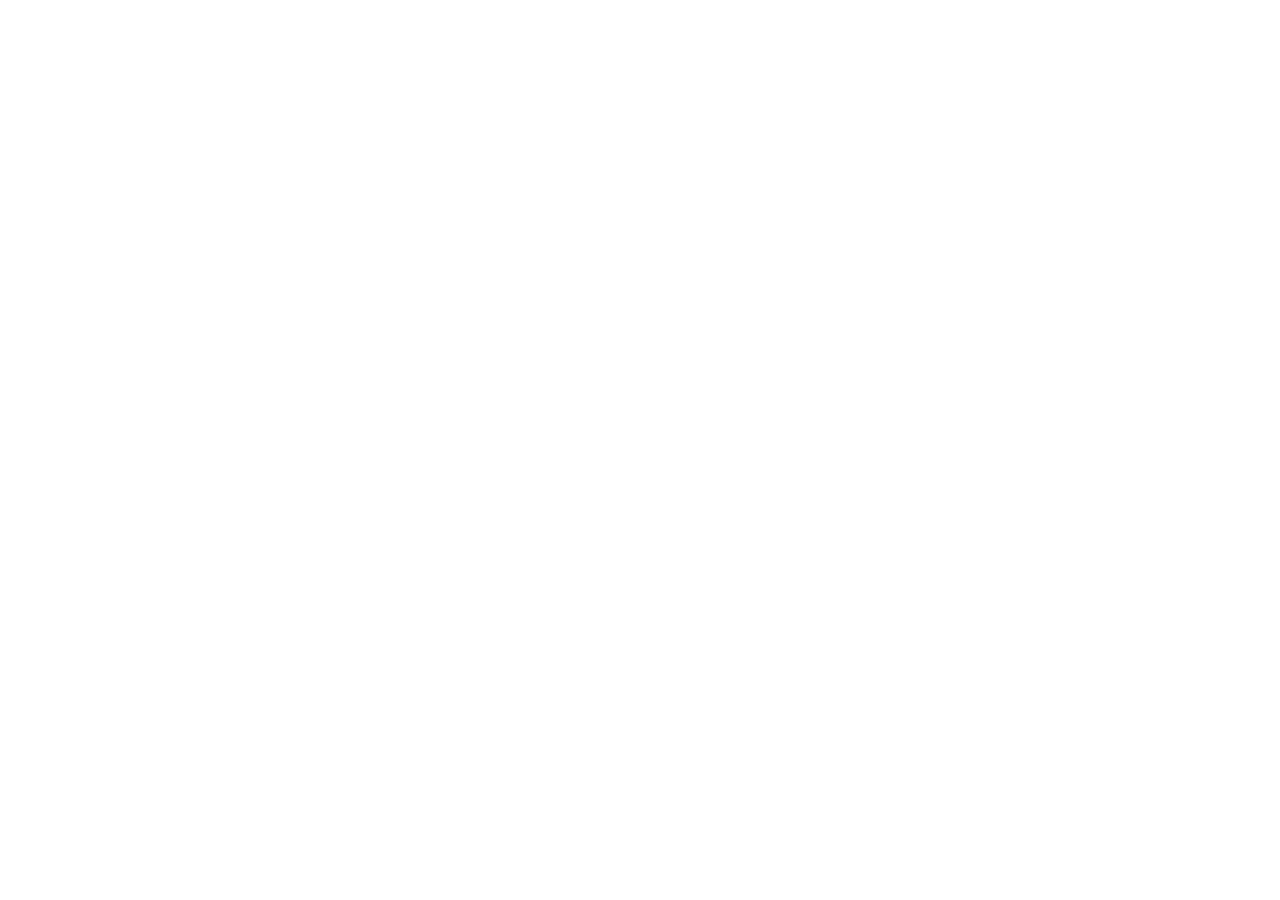
==== commit 16420985: "Forward the home page to andrewcao.org; old hub kept at tag legacy-hub Co-Authored-By: Claude Opus 5" ====
--- a/site/index.html
+++ b/site/index.html
@@ -3,71 +3,15 @@
 <head>
 <meta charset="utf-8">
 <meta name="viewport" content="width=device-width, initial-scale=1">
-<title>Andrew Cao</title>
-<meta name="description" content="Andrew Cao studies literary theory and religion at the University of Pennsylvania, and designs and builds websites for research.">
-<link rel="canonical" href="https://acao-boop.github.io/">
-<meta property="og:type" content="profile">
-<meta property="og:site_name" content="Andrew Cao">
-<meta property="og:title" content="Andrew Cao">
-<meta property="og:description" content="Literary theory, religion, and websites for research. English and Religious Studies at the University of Pennsylvania.">
-<meta property="og:url" content="https://acao-boop.github.io/">
-<meta property="og:image" content="https://acao-boop.github.io/social-card.jpg?v=1">
-<meta property="og:image:type" content="image/jpeg">
-<meta property="og:image:width" content="1200">
-<meta property="og:image:height" content="627">
-<meta property="og:image:alt" content="Andrew Cao's open A mark beside his name, with his two projects, Ante-Possessive Lives in the Americas and Enoch.">
-<meta name="twitter:card" content="summary_large_image">
-<meta name="twitter:title" content="Andrew Cao">
-<meta name="twitter:description" content="Literary theory, religion, and websites for research. English and Religious Studies at the University of Pennsylvania.">
-<meta name="twitter:image" content="https://acao-boop.github.io/social-card.jpg?v=1">
-<meta name="twitter:image:alt" content="Andrew Cao's open A mark beside his name, with his two projects, Ante-Possessive Lives in the Americas and Enoch.">
-<meta name="color-scheme" content="light dark">
-<link rel="icon" type="image/svg+xml" href="favicon.svg">
-<link rel="stylesheet" href="hub.css?v=2">
+<title>Andrew Cao: andrewcao.org</title>
+<meta name="robots" content="noindex">
+<link rel="canonical" href="https://andrewcao.org/">
+<meta http-equiv="refresh" content="0; url=https://andrewcao.org/">
+<link rel="icon" type="image/svg+xml" href="/favicon.svg">
+<script>location.replace('https://andrewcao.org/');</script>
+<style>body{margin:0;padding:4rem 1.5rem;font:400 1.0625rem/1.6 Georgia,serif;background:#ecebe5;color:#1f1d1b}a{color:#762e37}@media (prefers-color-scheme:dark){body{background:#1b1a18;color:#e8e5dd}a{color:#d4979b}}</style>
 </head>
 <body>
-<a class="skip" href="#work">Skip to work</a>
-<main>
-  <header class="opening">
-    <h1 class="name"><span class="initial"><svg xmlns="http://www.w3.org/2000/svg" viewBox="0 0 244.031 240" class="initial-mark" aria-hidden="true" focusable="false"><defs><mask id="mark-counter" maskUnits="userSpaceOnUse" x="0" y="0" width="244.031" height="240"><path d="M113.933 63.5 L113.74 64 L113.548 64.5 L113.355 65 L113.162 65.5 L112.969 66 L112.776 66.5 L112.583 67 L112.391 67.5 L112.198 68 L112.005 68.5 L111.812 69 L111.619 69.5 L111.426 70 L111.234 70.5 L111.041 71 L110.848 71.5 L110.655 72 L110.462 72.5 L110.269 73 L110.077 73.5 L109.884 74 L109.691 74.5 L109.498 75 L109.305 75.5 L109.112 76 L108.919 76.5 L108.727 77 L108.534 77.5 L108.341 78 L108.148 78.5 L107.955 79 L107.762 79.5 L107.569 80 L107.377 80.5 L107.184 81 L106.991 81.5 L106.798 82 L106.605 82.5 L106.412 83 L106.219 83.5 L106.027 84 L105.834 84.5 L105.641 85 L105.448 85.5 L105.255 86 L105.062 86.5 L104.869 87 L104.676 87.5 L104.484 88 L104.291 88.5 L104.098 89 L103.905 89.5 L103.712 90 L103.519 90.5 L103.326 91 L103.133 91.5 L102.941 92 L102.748 92.5 L102.555 93 L102.362 93.5 L102.169 94 L101.976 94.5 L101.783 95 L101.59 95.5 L101.398 96 L101.205 96.5 L101.012 97 L100.819 97.5 L100.626 98 L100.433 98.5 L100.24 99 L100.047 99.5 L99.854 100 L99.662 100.5 L99.469 101 L99.276 101.5 L99.083 102 L98.89 102.5 L98.697 103 L98.504 103.5 L98.311 104 L98.118 104.5 L97.925 105 L97.733 105.5 L97.54 106 L97.347 106.5 L97.154 107 L96.961 107.5 L96.768 108 L96.575 108.5 L96.382 109 L96.189 109.5 L95.996 110 L95.804 110.5 L95.611 111 L95.418 111.5 L95.225 112 L95.032 112.5 L94.839 113 L94.646 113.5 L94.453 114 L94.26 114.5 L94.067 115 L93.874 115.5 L93.681 116 L93.489 116.5 L93.296 117 L93.103 117.5 L92.91 118 L92.717 118.5 L92.524 119 L92.331 119.5 L92.138 120 L91.945 120.5 L91.752 121 L91.559 121.5 L91.366 122 L91.174 122.5 L90.981 123 L90.788 123.5 L90.595 124 L90.402 124.5 L90.209 125 L90.016 125.5 L89.823 126 L89.63 126.5 L89.437 127 L89.244 127.5 L89.051 128 L88.858 128.5 L88.665 129 L88.473 129.5 L88.28 130 L88.087 130.5 L87.894 131 L87.701 131.5 L87.508 132 L87.315 132.5 L87.122 133 L86.93 133.5 L86.737 134 L86.544 134.5 L86.351 135 L86.159 135.5 L85.966 136 L85.774 136.5 L85.582 137 L85.389 137.5 L85.197 138 L85.005 138.5 L84.813 139 L84.621 139.5 L84.429 140 L84.237 140.5 L84.045 141 L83.853 141.5 L83.662 142 L83.47 142.5 L83.279 143 L83.088 143.5 L82.896 144 L82.705 144.5 L82.514 145 L82.323 145.5 L82.132 146 L81.941 146.5 L81.751 147 L81.56 147.5 L81.37 148 L81.179 148.5 L80.989 149 L80.799 149.5 L80.608 150 L80.419 150.5 L80.229 151 L80.039 151.5 L79.849 152 L79.66 152.5 L79.471 153 L79.281 153.5 L79.092 154 L78.903 154.5 L78.714 155 L78.526 155.5 L78.337 156 L78.149 156.5 L77.96 157 L77.772 157.5 L77.584 158 L77.397 158.5 L77.209 159 L77.021 159.5 L76.834 160 L76.647 160.5 L76.46 161 L76.273 161.5 L76.087 162 L75.9 162.5 L75.714 163 L75.528 163.5 L75.342 164 L75.157 164.5 L74.972 165 L74.787 165.5 L74.602 166 L74.418 166.5 L74.234 167 L74.05 167.5 L73.866 168 L73.683 168.5 L73.5 169 L73.317 169.5 L73.135 170 L72.953 170.5 L72.771 171 L72.59 171.5 L72.409 172 L72.229 172.5 L72.049 173 L71.87 173.5 L71.691 174 L71.513 174.5 L71.335 175 L71.158 175.5 L70.981 176 L70.806 176.5 L70.631 177 L70.456 177.5 L70.284 178 L70.111 178.5 L69.94 179 L69.77 179.5 L69.6 180 L69.434 180.5 L69.267 181 L69.104 181.5 L68.941 182 L68.78 182.5 L68.621 183 L68.464 183.5 L68.31 184 L68.159 184.5 L68.01 185 L67.864 185.5 L67.722 186 L67.583 186.5 L67.447 187 L67.315 187.5 L67.187 188 L67.063 188.5 L66.944 189 L66.829 189.5 L66.719 190 L66.614 190.5 L66.516 191 L66.423 191.5 L66.335 192 L66.252 192.5 L66.172 193 L66.098 193.5 L66.028 194 L65.964 194.5 L65.906 195 L65.854 195.5 L65.81 196 L65.774 196.5 L65.747 197 L65.731 197.5 L65.729 198 L65.756 198.5 L65.822 199 L65.927 199.5 L66.079 200 L66.28 200.5 L66.531 201 L66.836 201.5 L67.205 202 L67.634 202.5 L68.142 203 L68.721 203.5 L69.396 204 L70.162 204.5 L71.039 205 L72.045 205.5 L73.193 206 L74.497 206.5 L75.966 207 L77.631 207.5 L79.557 208 L81.803 208.5 L84.507 209 L87.905 209.5 L92.592 210 L94.218 210.5 L94.218 211 L94.218 211.5 L94.218 212 L94.218 212.5 L94.218 213 L94.218 213.5 L94.218 214 L94.218 214.5 L94.218 215 L94.218 215.5 L94.218 216 L94.218 216.5 L94.218 217 L94.218 217.5 L94.218 218 L94.218 218.5 L94.218 219 L94.218 219.5 L141.89 219.5 L141.89 219 L141.89 218.5 L141.89 218 L141.89 217.5 L141.89 217 L141.89 216.5 L141.89 216 L141.89 215.5 L141.89 215 L141.89 214.5 L141.89 214 L141.89 213.5 L141.89 213 L141.89 212.5 L141.89 212 L141.89 211.5 L141.89 211 L141.89 210.5 L143.457 210 L148.277 209.5 L151.917 209 L154.801 208.5 L157.152 208 L159.103 207.5 L160.736 207 L162.118 206.5 L163.286 206 L164.256 205.5 L165.056 205 L165.691 204.5 L166.185 204 L166.539 203.5 L166.771 203 L166.888 202.5 L166.906 202 L166.888 201.5 L166.854 201 L166.806 200.5 L166.749 200 L166.681 199.5 L166.606 199 L166.517 198.5 L166.415 198 L166.295 197.5 L166.157 197 L165.997 196.5 L165.813 196 L165.618 195.5 L165.424 195 L165.229 194.5 L165.035 194 L164.84 193.5 L164.646 193 L164.451 192.5 L164.257 192 L164.062 191.5 L163.867 191 L163.673 190.5 L163.478 190 L163.284 189.5 L163.089 189 L162.895 188.5 L162.7 188 L162.505 187.5 L162.311 187 L162.116 186.5 L161.922 186 L161.727 185.5 L161.533 185 L161.338 184.5 L161.144 184 L160.949 183.5 L160.754 183 L160.56 182.5 L160.365 182 L160.171 181.5 L159.976 181 L159.782 180.5 L159.587 180 L159.392 179.5 L159.198 179 L159.003 178.5 L158.809 178 L158.614 177.5 L158.42 177 L158.225 176.5 L158.031 176 L157.836 175.5 L157.641 175 L157.447 174.5 L157.252 174 L157.058 173.5 L156.863 173 L156.669 172.5 L156.474 172 L156.28 171.5 L156.085 171 L155.89 170.5 L155.696 170 L155.501 169.5 L155.307 169 L155.112 168.5 L154.918 168 L154.723 167.5 L154.528 167 L154.334 166.5 L154.139 166 L153.945 165.5 L153.75 165 L153.556 164.5 L153.361 164 L153.167 163.5 L152.972 163 L152.777 162.5 L152.583 162 L152.388 161.5 L152.194 161 L151.999 160.5 L151.805 160 L151.61 159.5 L151.416 159 L151.221 158.5 L151.026 158 L150.832 157.5 L150.637 157 L150.443 156.5 L150.248 156 L150.054 155.5 L149.859 155 L149.664 154.5 L149.47 154 L149.275 153.5 L149.081 153 L148.886 152.5 L148.692 152 L148.497 151.5 L148.303 151 L148.108 150.5 L147.913 150 L147.719 149.5 L147.524 149 L147.33 148.5 L147.135 148 L146.941 147.5 L146.746 147 L146.551 146.5 L146.357 146 L146.162 145.5 L145.968 145 L145.773 144.5 L145.579 144 L145.384 143.5 L145.19 143 L144.995 142.5 L144.8 142 L144.606 141.5 L144.411 141 L144.217 140.5 L144.022 140 L143.828 139.5 L143.633 139 L143.439 138.5 L143.244 138 L143.049 137.5 L142.855 137 L142.66 136.5 L142.466 136 L142.271 135.5 L142.077 135 L141.882 134.5 L141.687 134 L141.493 133.5 L141.298 133 L141.104 132.5 L140.909 132 L140.715 131.5 L140.52 131 L140.326 130.5 L140.131 130 L139.936 129.5 L139.742 129 L139.547 128.5 L139.353 128 L139.158 127.5 L138.964 127 L138.769 126.5 L138.575 126 L138.38 125.5 L138.185 125 L137.991 124.5 L137.796 124 L137.602 123.5 L137.407 123 L137.213 122.5 L137.018 122 L136.823 121.5 L136.629 121 L136.434 120.5 L136.24 120 L136.045 119.5 L135.851 119 L135.656 118.5 L135.462 118 L135.267 117.5 L135.072 117 L134.878 116.5 L134.683 116 L134.489 115.5 L134.294 115 L134.1 114.5 L133.905 114 L133.71 113.5 L133.516 113 L133.321 112.5 L133.127 112 L132.932 111.5 L132.738 111 L132.543 110.5 L132.349 110 L132.154 109.5 L131.959 109 L131.765 108.5 L131.57 108 L131.376 107.5 L131.181 107 L130.987 106.5 L130.792 106 L130.598 105.5 L130.403 105 L130.208 104.5 L130.014 104 L129.819 103.5 L129.625 103 L129.43 102.5 L129.236 102 L129.041 101.5 L128.846 101 L128.652 100.5 L128.457 100 L128.263 99.5 L128.068 99 L127.874 98.5 L127.679 98 L127.485 97.5 L127.29 97 L127.095 96.5 L126.901 96 L126.706 95.5 L126.512 95 L126.317 94.5 L126.123 94 L125.928 93.5 L125.733 93 L125.539 92.5 L125.344 92 L125.15 91.5 L124.955 91 L124.761 90.5 L124.566 90 L124.372 89.5 L124.177 89 L123.982 88.5 L123.788 88 L123.593 87.5 L123.399 87 L123.204 86.5 L123.01 86 L122.815 85.5 L122.621 85 L122.426 84.5 L122.231 84 L122.037 83.5 L121.842 83 L121.648 82.5 L121.453 82 L121.259 81.5 L121.064 81 L120.869 80.5 L120.675 80 L120.48 79.5 L120.286 79 L120.091 78.5 L119.897 78 L119.702 77.5 L119.508 77 L119.313 76.5 L119.118 76 L118.924 75.5 L118.729 75 L118.535 74.5 L118.34 74 L118.146 73.5 L117.951 73 L117.757 72.5 L117.562 72 L117.367 71.5 L117.173 71 L116.978 70.5 L116.784 70 L116.589 69.5 L116.395 69 L116.2 68.5 L116.005 68 L115.811 67.5 L115.616 67 L115.422 66.5 L115.227 66 L115.033 65.5 L114.838 65 L114.644 64.5 L114.449 64 L114.254 63.5 Z" fill="white" stroke="white" stroke-width="1.5" stroke-linejoin="round"/></mask></defs><path mask="url(#mark-counter)" d="M109.188 0 H119.188 V240 H109.188 Z M0 114.66 H244.031 V124.660 H0 Z" fill="currentColor"/><path d="M224.031 220 L141.89 220 L141.89 210.132 Q154.121 209.159 160.514 207.074 Q166.908 204.99 166.908 202.21 Q166.908 200.959 166.63 199.152 Q166.352 197.345 165.796 195.956 L114.093 63.085 Q102.14 94.079 87.338 132.439 Q72.536 170.799 68.923 182.057 Q67.116 187.616 66.421 191.508 Q65.726 195.4 65.726 197.901 Q65.726 203.044 73.44 206.101 Q81.154 209.159 94.218 210.132 L94.218 220 L20 220 L20 210.132 Q23.614 209.854 29.034 208.534 Q34.454 207.213 37.929 204.99 Q43.489 201.237 46.546 197.137 Q49.604 193.037 52.523 185.81 Q69.062 144.67 86.157 100.82 Q103.252 56.97 117.707 20 L128.826 20 L194.983 190.118 Q197.067 195.4 199.708 198.805 Q202.349 202.21 207.074 205.407 Q210.271 207.352 215.413 208.673 Q220.556 209.993 224.031 210.132 Z" fill="currentColor" fill-rule="nonzero"/></svg>
-<span class="visually-hidden">A</span></span>ndrew Cao</h1>
-    <p class="lead">studies literary theory and religion at the University of&nbsp;Pennsylvania, and designs and builds websites for&nbsp;research.</p>
-    <p class="facts">English and Religious Studies major, concentrating in literary theory and criticism. Class of 2029. Penn Undergraduate Research Mentoring Program fellow in the English department, 2026; Diane Hunter First-Year English Prize, 2026.</p>
-    <p class="elsewhere"><a href="mailto:hello.ruruuco@gmail.com">hello.ruruuco@gmail.com</a><a href="https://www.linkedin.com/in/andrew-cao-86b0a6377/">LinkedIn</a><a href="https://github.com/acao-boop">GitHub</a></p>
-  </header>
-
-  <section class="work" id="work" aria-labelledby="work-title">
-    <h2 id="work-title">Work</h2>
-    <div class="works">
-      <article class="entry" data-plate="ante">
-        <h3><a href="/ante-possessive-lives/"><cite>Ante-Possessive Lives in the Americas</cite></a></h3>
-        <p>A research site on Black and Indigenous social life across two colonial legal histories, in New England and Yucat&aacute;n: a theory chapter, two case studies with archival records, map comparisons and StoryMaps.</p>
-        <dl>
-          <div><dt>My part</dt><dd>Wrote the Theory &amp; Method framework; designed and built the site.</dd></div>
-          <div><dt>With</dt><dd>Professor David Kazanjian, director; Braden Lipman; Gabriela Chavez Hernandez.</dd></div>
-          <div><dt>Made for</dt><dd>Penn Undergraduate Research Mentoring Program, 2026.</dd></div>
-        </dl>
-        <figure class="plate">
-          <img src="/plates/ante.jpg?v=1" width="1200" height="627" alt="The site's opening page: the title above the 1696 handwritten proceedings against Juan Patricio.">
-        </figure>
-      </article>
-
-      <article class="entry" data-plate="enoch">
-        <h3><a href="https://enoch-library.pages.dev/"><cite>Enoch</cite></a></h3>
-        <p>An independent library of religious traditions, texts, objects and history: 28 subjects and 94 sourced entries so far, with guides, a historical atlas, reading paths and a catalogue.</p>
-        <dl>
-          <div><dt>My part</dt><dd>My own project: I collect its sources, write its guides and design the library.</dd></div>
-        </dl>
-        <figure class="plate">
-          <img src="/plates/enoch.jpg?v=1" width="1200" height="627" loading="lazy" alt="Enoch's home page: Religion, in context, above portraits of John Dee and Martin Luther and an icon of a church council.">
-        </figure>
-      </article>
-    </div>
-  </section>
-</main>
-<footer class="colophon">
-  <p>Set in Georgia, the typeface the open A is drawn from. Plain HTML and CSS, with no tracking or cookies. <a href="https://github.com/acao-boop/acao-boop.github.io">Source on GitHub</a>.</p>
-</footer>
-<script src="hub.js?v=1" defer></script>
+<p>Andrew Cao’s home page has moved to <a href="https://andrewcao.org/">andrewcao.org</a>.</p>
 </body>
 </html>
